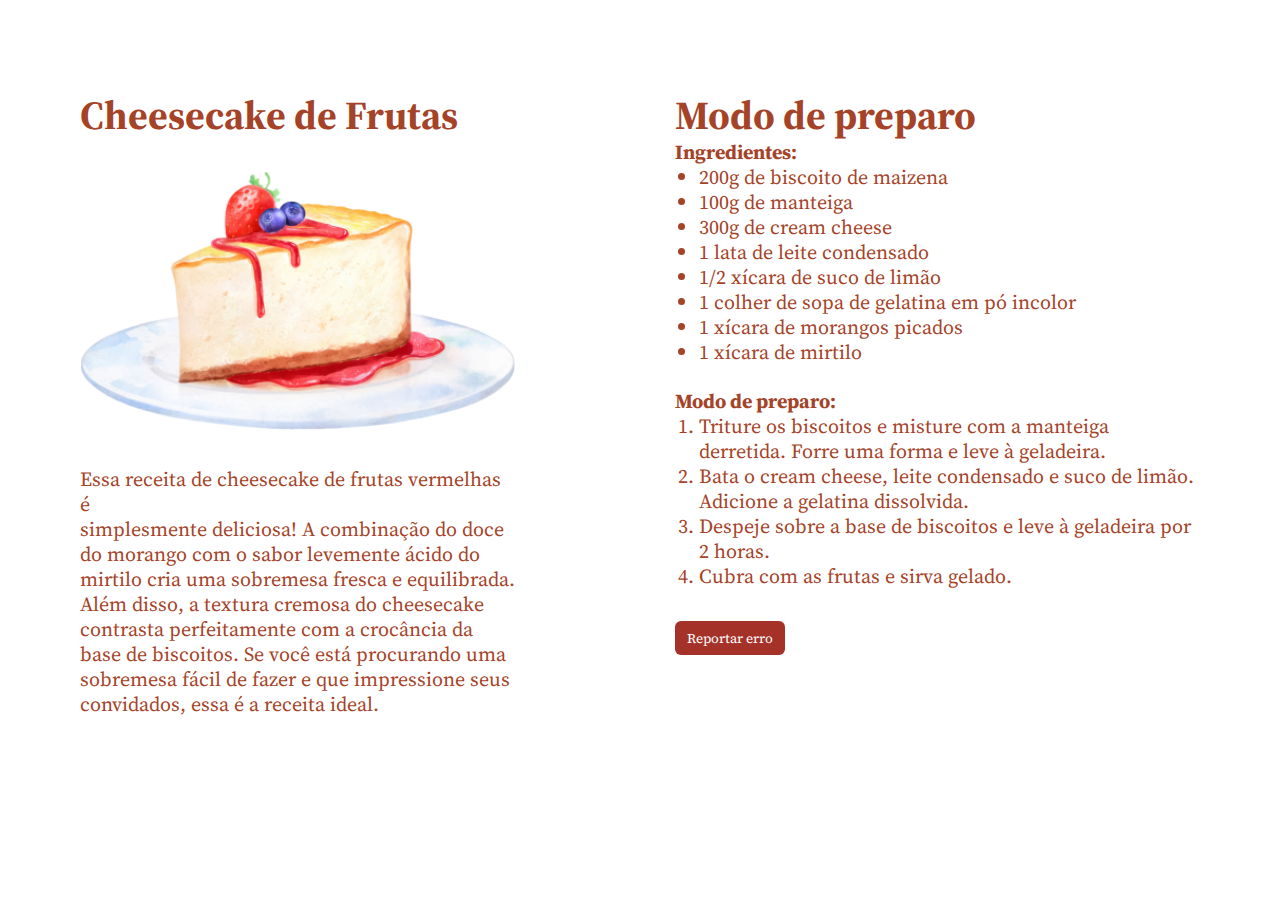
==== Stage 03/Cheesecake/index.html @ 57a237be "HTML (mobile first), responsividade e clamp" ====
<!DOCTYPE html>
<html lang="en">
<head>
    <link rel="preconnect" href="https://fonts.googleapis.com">
    <link rel="preconnect" href="https://fonts.gstatic.com" crossorigin>
    <meta charset="UTF-8">
    <meta name="viewport" content="width=device-width, initial-scale=1.0">
    <title>Cheesecake recipe</title>
    <link rel="stylesheet" href="./style.css">
    <link href="https://fonts.googleapis.com/css2?family=Source+Serif+4:wght@500&family=Source+Serif+Pro:wght@400;700&display=swap" rel="stylesheet">
</head>
<body>
    <main>
        <div class="recipe">
            <h1>Cheesecake de Frutas</h1>
            <img src="images/cake.png" alt="Foto ilustrativa do Cheesecake desta receita">
            <p>
                Essa receita de cheesecake de frutas vermelhas é<br/>
                simplesmente deliciosa! A combinação do doce<br/>
                do morango com o sabor levemente ácido do<br/>
                mirtilo cria uma sobremesa fresca e equilibrada.<br/>
                Além disso, a textura cremosa do cheesecake<br/>
                contrasta perfeitamente com a crocância da<br/>
                base de biscoitos. Se você está procurando uma<br/>
                sobremesa fácil de fazer e que impressione seus<br/>
                convidados, essa é a receita ideal.
            </p>
        </div>
        <div class="ingredients">
            <h1>Modo de preparo</h1>
    
            <strong>Ingredientes:</strong>
            <ul>
                <li>200g de biscoito de maizena</li>
                <li>100g de manteiga</li>
                <li>300g de cream cheese</li>
                <li>1 lata de leite condensado</li>
                <li>1/2 xícara de suco de limão</li>
                <li>1 colher de sopa de gelatina em pó incolor</li>
                <li>1 xícara de morangos picados</li>
                <li>1 xícara de mirtilo</li>
            </ul>
            <strong>Modo de preparo:</strong>
            <ol>
                <li>Triture os biscoitos e misture com a manteiga derretida. Forre uma forma e leve à geladeira.</li>
                <li>Bata o cream cheese, leite condensado e suco de limão. Adicione a gelatina dissolvida.</li>
                <li>Despeje sobre a base de biscoitos e leve à geladeira por 2 horas.</li>
                <li>Cubra com as frutas e sirva gelado.</li>
            </ol>
            <button>Reportar erro</button>
        </div>
    </main>
</body>
</html>
---- Stage 03/Cheesecake/style.css ----
* {
    margin: 0;
    padding: 0;
    box-sizing: border-box;

    -webkit-font-smoothing: antialiased;
    -moz-osx-font-smoothing: grayscale;
}

:root {
    font-family: 'Source Serif Pro';
    font-size: 62.5%;
}

body {
    color: #A54328;
    font-size: 1.6rem;
}

main {
    max-width: 32.0rem;
    margin-inline: auto;

    padding: 5.6rem 4.0rem;
    box-sizing: content-box;

    display: flex;
    flex-direction: column;
    gap: 3.2rem;
}

img {
    width: 100%;
    margin-block: 3.2rem;
}

button {
    font-family: 'Source Serif 4';
    background-color: #A53228;

    color: white;

    border: 0;
    padding: .8rem 1.2rem;
    border-radius: .6rem;

    margin-top: 3.2rem;
}

h1, h2 {
    font-size: clamp(2.8rem, 2.364rem + 2.179vw, 4rem);
    line-height: clamp(3.6rem, 3.091rem + 2.543vw, 5rem);
}

h2 {
    margin-bottom: 3.2rem;
}

p, li, strong {
    font-size: clamp(1.4rem, 1.182rem + 1.09vw, 2rem);
    line-height: clamp(1.8rem, 1.546rem + 1.271vw, 2.5rem);
}

ul, ol {
    padding-left: 2.4rem;
}

ul {
    margin-bottom: 2.4rem;
}

@media (min-width: 1120px) {
    main {
        flex-direction: row;
        max-width: fit-content;
        gap: 16rem;

        padding: 9.0rem 6.0rem;
    }
    
    .recipe {
        max-width: 43.5rem;
    }

    .ingredients {
        max-width: 52.5rem;
    }

    /*h1, h2 {
        font-size: 4rem;
        line-height: 5rem;
    }

    p, li, strong {
        font-size: 2.0rem;
        line-height: 2.5rem;
    }

    button {
        padding: 1.0rem 2.0rem;
        font-size: 1.4rem;
        line-height: 2.4rem;
    }*/
}
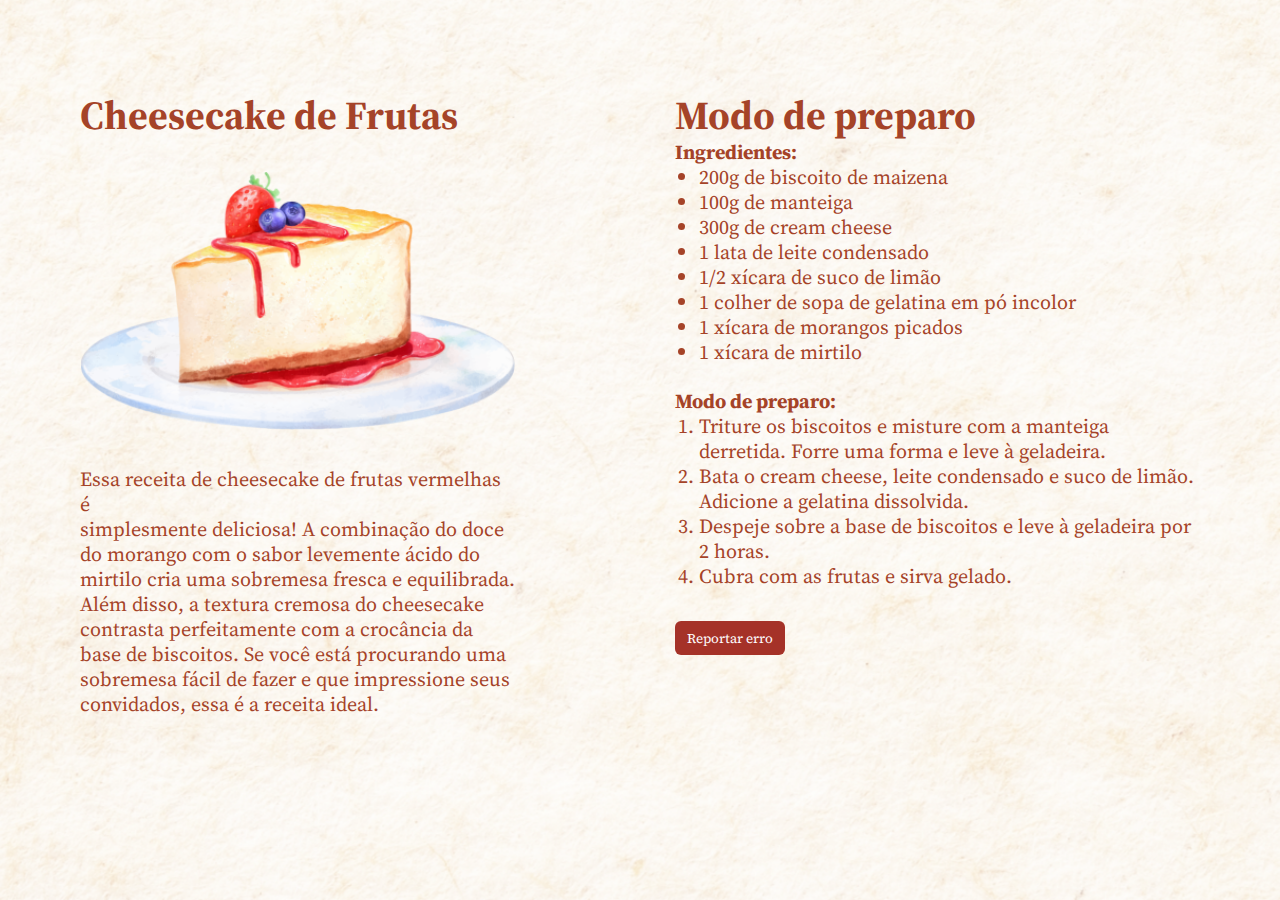
==== commit c27c5308: "Adicionado plano de fundo ao projeto Cheesecake" ====
--- a/Stage 03/Cheesecake/index.html
+++ b/Stage 03/Cheesecake/index.html
@@ -10,6 +10,7 @@
     <link href="https://fonts.googleapis.com/css2?family=Source+Serif+4:wght@500&family=Source+Serif+Pro:wght@400;700&display=swap" rel="stylesheet">
 </head>
 <body>
+    <img src="./images/background.png" alt="plano de fundo de cor similar a papel envelhecido">
     <main>
         <div class="recipe">
             <h1>Cheesecake de Frutas</h1>
--- a/Stage 03/Cheesecake/style.css
+++ b/Stage 03/Cheesecake/style.css
@@ -15,6 +15,10 @@
 body {
     color: #A54328;
     font-size: 1.6rem;
+}
+
+body img:first-child {
+    display: none;
 }
 
 main {
@@ -70,6 +74,16 @@
 }
 
 @media (min-width: 1120px) {
+    body img:first-child {
+        display: block;
+        position: absolute;
+        z-index: -1;
+        width: 100%;
+        height: 100%;
+        padding: 0;
+        margin: 0;
+    }
+
     main {
         flex-direction: row;
         max-width: fit-content;
